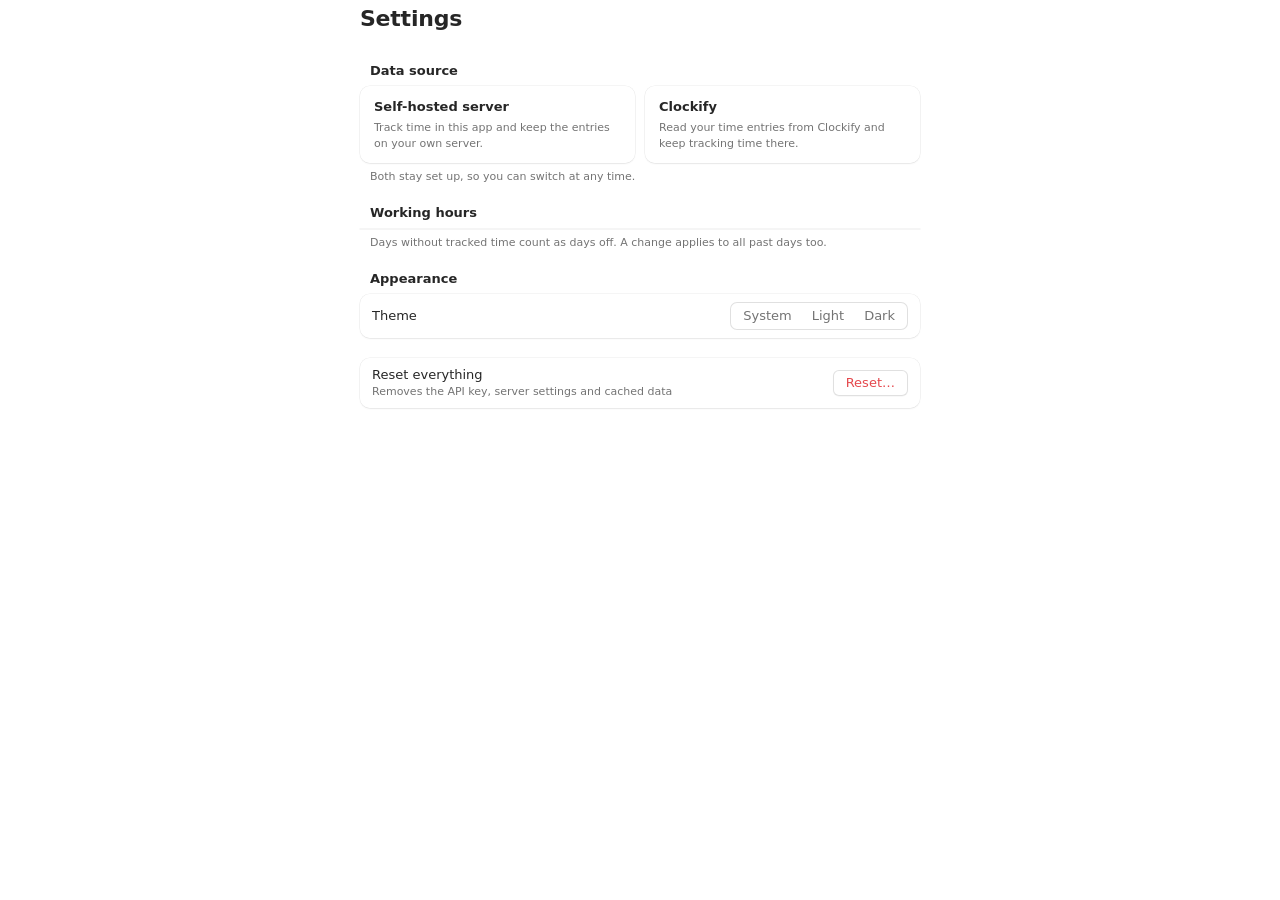
==== src/mainview/index.html @ b14087e4 "Merge pull request #60 from adrianjost/claude/weekly-hours ✨ Set the expected working hours for each" ====
<!doctype html>
<html lang="en">
  <head>
    <meta charset="UTF-8" />
    <meta name="viewport" content="width=device-width, initial-scale=1.0" />
    <meta name="color-scheme" content="light dark" />
    <title>Tickover</title>
    <link rel="stylesheet" href="index.css" />
  </head>
  <body>
    <div class="app">
      <!-- Settings View -->
      <div id="settings-container" class="settings-view">
        <header class="settings-header">
          <div class="settings-header-inner">
            <button
              type="button"
              id="close-settings-btn"
              class="back-button"
              aria-label="Back to overview"
              hidden
            >
              <svg viewBox="0 0 16 16" aria-hidden="true">
                <path d="M10 3 5 8l5 5" />
              </svg>
              Overview
            </button>
            <h1 id="settings-title">Settings</h1>
          </div>
        </header>
        <div class="settings-scroll">
          <section class="group">
            <h2 class="group-title">Data source</h2>
            <div class="source-picker" role="radiogroup" aria-label="Data source">
              <label class="source-option">
                <input type="radio" name="data-source" value="server" />
                <span class="source-option-title">Self-hosted server</span>
                <span class="source-option-hint">
                  Track time in this app and keep the entries on your own server.
                </span>
              </label>
              <label class="source-option">
                <input type="radio" name="data-source" value="clockify" />
                <span class="source-option-title">Clockify</span>
                <span class="source-option-hint">
                  Read your time entries from Clockify and keep tracking time there.
                </span>
              </label>
            </div>
            <p class="group-footer" id="data-source-footer">
              Both stay set up, so you can switch at any time.
            </p>
          </section>

          <div id="clockify-settings" hidden>
            <section class="group">
              <h2 class="group-title">Clockify</h2>
              <div class="group-box">
                <div class="row row--stacked">
                  <label for="api-key">API key</label>
                  <input
                    id="api-key"
                    type="password"
                    placeholder="Paste your personal API key"
                    autocomplete="off"
                    spellcheck="false"
                  />
                </div>
              </div>
              <p class="group-footer">
                Stored in your Mac's Keychain and only sent to Clockify.
                <span id="save-status" class="save-status"></span>
              </p>
            </section>

            <section class="group">
              <h2 class="group-title">Getting started</h2>
              <div class="group-box">
                <details class="row row--disclosure" open>
                  <summary>Where do I find my API key?</summary>
                  <ol>
                    <li>Sign in at <strong>clockify.me</strong>.</li>
                    <li>
                      Click your avatar in the top-right corner and choose
                      <strong>Preferences</strong>.
                    </li>
                    <li>
                      Open the <strong>Advanced</strong> tab and click
                      <strong>Manage API keys</strong>.
                    </li>
                    <li>
                      Click <strong>Generate new</strong> and paste the key above. Clockify shows it
                      only once.
                    </li>
                  </ol>
                </details>
                <details class="row row--disclosure">
                  <summary>What does the app read?</summary>
                  <p>
                    Only your own profile (to find your workspace) and your time entries for the
                    selected range. Nothing is ever written back to Clockify.
                  </p>
                </details>
              </div>
            </section>
          </div>

          <div id="server-settings" hidden>
            <section class="group">
              <h2 class="group-title">Self-hosted server</h2>
              <div class="group-box">
                <div class="row row--stacked">
                  <label for="server-url">Server address</label>
                  <input
                    id="server-url"
                    type="url"
                    placeholder="http://192.168.1.10:8787"
                    autocomplete="off"
                    spellcheck="false"
                  />
                </div>
                <div class="row row--stacked">
                  <label for="server-username">Username</label>
                  <input
                    id="server-username"
                    type="text"
                    autocomplete="username"
                    spellcheck="false"
                  />
                </div>
                <div class="row row--stacked" id="server-password-row">
                  <label for="server-password">Password</label>
                  <input id="server-password" type="password" autocomplete="current-password" />
                </div>
                <div class="row">
                  <span id="server-signed-in" class="row-label"></span>
                  <button type="button" id="server-sign-in" class="btn">Sign in</button>
                </div>
              </div>
              <p class="group-footer">
                Sign in to the time tracking server you run yourself, for example on a NAS. The
                README explains how to set one up.
                <span id="server-status" class="save-status"></span>
              </p>
            </section>
          </div>

          <section class="group">
            <h2 class="group-title">Working hours</h2>
            <div class="group-box" id="work-hours"></div>
            <p class="group-footer">
              Days without tracked time count as days off. A change applies to all past days too.
            </p>
          </section>

          <section class="group">
            <h2 class="group-title">Appearance</h2>
            <div class="group-box">
              <div class="row">
                <span class="row-label">Theme</span>
                <div class="segmented" role="radiogroup" aria-label="Appearance">
                  <label
                    ><input type="radio" name="theme" value="system" /><span>System</span></label
                  >
                  <label><input type="radio" name="theme" value="light" /><span>Light</span></label>
                  <label><input type="radio" name="theme" value="dark" /><span>Dark</span></label>
                </div>
              </div>
            </div>
          </section>

          <section class="group" id="general-group" hidden>
            <h2 class="group-title">General</h2>
            <div class="group-box">
              <div class="row" id="launch-at-login-group" hidden>
                <label for="launch-at-login">Open at login</label>
                <input type="checkbox" switch id="launch-at-login" />
              </div>
              <div class="row" id="tray-enabled-group" hidden>
                <label for="tray-enabled">
                  Show in menu bar
                  <span class="row-hint">Keeps your balance one glance away</span>
                </label>
                <input type="checkbox" switch id="tray-enabled" />
              </div>
              <div class="row" id="tray-seconds-group" hidden>
                <label for="tray-seconds">
                  Show seconds of a running timer
                  <span class="row-hint">Off: the menu bar changes once a minute</span>
                </label>
                <input type="checkbox" switch id="tray-seconds" />
              </div>
            </div>
          </section>

          <section class="group settings-danger-zone">
            <div class="group-box">
              <div class="row">
                <span class="row-label">
                  Reset everything
                  <span class="row-hint">Removes the API key, server settings and cached data</span>
                </span>
                <button id="reset-all-btn" class="btn-danger">Reset…</button>
              </div>
            </div>
          </section>
        </div>
      </div>

      <!-- Dashboard View -->
      <div id="dashboard-container" class="dashboard-view" style="display: none">
        <header class="dashboard-header">
          <div class="range-picker" id="range-picker"></div>
          <div class="toolbar-trailing">
            <div id="last-fetched" class="last-fetched">
              <span id="fetch-spinner" class="fetch-spinner" hidden></span>
            </div>
            <button
              type="button"
              id="timer-start-edit"
              class="btn timer-start-edit"
              hidden
            ></button>
            <button type="button" id="timer-discard" class="btn timer-discard" hidden>
              Discard
            </button>
            <button type="button" id="timer-button" class="timer-button" hidden></button>
            <button
              type="button"
              id="entries-toggle"
              class="icon-button"
              aria-label="Time entries"
              aria-pressed="false"
              title="Show time entries"
              hidden
            >
              <svg viewBox="0 0 24 24" aria-hidden="true">
                <rect x="3" y="4.5" width="18" height="15" rx="2.5" />
                <path d="M14.5 4.5v15" />
              </svg>
            </button>
            <a href="#settings" class="icon-button" aria-label="Settings" title="Settings (⌘,)">
              <svg viewBox="0 0 24 24" aria-hidden="true">
                <path
                  d="M12 15.5a3.5 3.5 0 1 0 0-7 3.5 3.5 0 0 0 0 7Z M19.4 15a1.65 1.65 0 0 0 .33 1.82l.06.06a2 2 0 1 1-2.83 2.83l-.06-.06a1.65 1.65 0 0 0-1.82-.33 1.65 1.65 0 0 0-1 1.51V21a2 2 0 1 1-4 0v-.09A1.65 1.65 0 0 0 9 19.4a1.65 1.65 0 0 0-1.82.33l-.06.06a2 2 0 1 1-2.83-2.83l.06-.06A1.65 1.65 0 0 0 4.68 15a1.65 1.65 0 0 0-1.51-1H3a2 2 0 1 1 0-4h.09A1.65 1.65 0 0 0 4.6 9a1.65 1.65 0 0 0-.33-1.82l-.06-.06a2 2 0 1 1 2.83-2.83l.06.06A1.65 1.65 0 0 0 9 4.68a1.65 1.65 0 0 0 1-1.51V3a2 2 0 1 1 4 0v.09a1.65 1.65 0 0 0 1 1.51 1.65 1.65 0 0 0 1.82-.33l.06-.06a2 2 0 1 1 2.83 2.83l-.06.06A1.65 1.65 0 0 0 19.4 9a1.65 1.65 0 0 0 1.51 1H21a2 2 0 1 1 0 4h-.09a1.65 1.65 0 0 0-1.51 1Z"
                />
              </svg>
            </a>
          </div>
        </header>

        <div class="dashboard-body">
          <div class="dashboard-main">
            <section class="hero" id="content" style="display: none">
              <div class="hero-main">
                <div class="hero-label">Overtime balance</div>
                <div class="hero-value" id="overtime-value">0h 0min</div>
                <div class="hero-mood" id="overtime-mood"></div>
              </div>
              <div class="hero-stat" id="week-stat">
                <div class="hero-label" id="week-stat-label">This week</div>
                <div class="hero-stat-value" id="week-stat-value"></div>
                <div class="hero-stat-detail" id="week-stat-detail"></div>
              </div>
            </section>

            <div class="charts-container">
              <div class="chart-card">
                <div class="chart-header">
                  <h2>Daily Working Hours</h2>
                  <ul class="chart-legend" aria-hidden="true">
                    <li><span class="swatch swatch--bar"></span>Worked</li>
                    <li><span class="swatch swatch--target"></span>Target</li>
                    <li><span class="swatch swatch--balance"></span>Balance</li>
                  </ul>
                </div>
                <div id="daily-chart"></div>
              </div>
            </div>
          </div>

          <aside class="entries-sidebar" id="entries-sidebar" aria-label="Time entries" hidden>
            <div class="entries-sidebar-header">
              <h2>Time entries</h2>
              <button type="button" id="add-entry" class="btn">Add entry</button>
            </div>
            <div class="entries-sidebar-scroll">
              <div id="entries-list"></div>
              <div class="entries-more">
                <button type="button" id="entries-more" class="btn">Show earlier entries</button>
              </div>
            </div>
          </aside>
        </div>
      </div>
    </div>
    <dialog id="entry-dialog" class="entry-dialog">
      <form method="dialog" id="entry-form">
        <h2 id="entry-dialog-title">Time entry</h2>
        <div class="group-box">
          <div class="row">
            <label for="entry-date">Date</label>
            <input id="entry-date" type="date" required />
          </div>
          <div class="row">
            <span class="row-label">Time</span>
            <span class="entry-times">
              <input id="entry-start" type="time" required aria-label="Start" />
              <span>–</span>
              <input id="entry-end" type="time" aria-label="End" />
              <span id="entry-duration" class="entry-duration"></span>
            </span>
          </div>
        </div>
        <p id="entry-error" class="entry-error" role="alert"></p>
        <div class="entry-actions">
          <button type="button" id="entry-delete" class="btn-danger">Delete</button>
          <span class="entry-actions-spacer"></span>
          <button type="button" id="entry-cancel" class="btn">Cancel</button>
          <button type="submit" id="entry-save" class="btn btn--primary">Save</button>
        </div>
      </form>
    </dialog>

    <script src="index.js"></script>
  </body>
</html>
---- src/mainview/index.css ----
/* The native app injects the system accent color as --accent-light / --accent-dark. */
:root {
  color-scheme: light dark;

  --accent: var(--accent-light, #007aff);
  --text: rgb(0 0 0 / 0.85);
  --text-secondary: rgb(0 0 0 / 0.55);
  --text-tertiary: rgb(0 0 0 / 0.3);
  --separator: rgb(0 0 0 / 0.09);
  --control-bg: rgb(255 255 255 / 0.85);
  --control-border: rgb(0 0 0 / 0.12);
  --group-bg: rgb(255 255 255 / 0.55);
  --card-bg: rgb(255 255 255 / 0.6);
  --hover: rgb(0 0 0 / 0.05);
  --positive: #1a9e4b;
  --negative: #e5484d;
  --bar: rgb(60 60 67 / 0.16);
  --bar-hover: color-mix(in srgb, var(--accent) 55%, transparent);
  --target: rgb(0 0 0 / 0.38);
  --tooltip-bg: rgb(255 255 255 / 0.82);
  --shadow: 0 0 0 0.5px rgb(0 0 0 / 0.08), 0 1px 2px rgb(0 0 0 / 0.06);
  --radius: 10px;
  --card-solid: #fff;
}

/* data-theme on <html> forces a theme; without it the system setting decides. */
:root[data-theme="light"] {
  color-scheme: light;
}

@media (prefers-color-scheme: dark) {
  :root:not([data-theme="light"]) {
    --accent: var(--accent-dark, #0a84ff);
    --text: rgb(255 255 255 / 0.88);
    --text-secondary: rgb(255 255 255 / 0.55);
    --text-tertiary: rgb(255 255 255 / 0.28);
    --separator: rgb(255 255 255 / 0.09);
    --control-bg: rgb(255 255 255 / 0.07);
    --control-border: rgb(255 255 255 / 0.12);
    --group-bg: rgb(255 255 255 / 0.05);
    --card-bg: rgb(255 255 255 / 0.04);
    --hover: rgb(255 255 255 / 0.08);
    --positive: #30d158;
    --negative: #ff6961;
    --bar: rgb(235 235 245 / 0.16);
    --target: rgb(255 255 255 / 0.4);
    --tooltip-bg: rgb(40 40 44 / 0.82);
    --shadow: 0 0 0 0.5px rgb(255 255 255 / 0.08), 0 1px 2px rgb(0 0 0 / 0.3);
    --card-solid: #2c2c2e;
  }
}

:root[data-theme="dark"] {
  color-scheme: dark;
  --accent: var(--accent-dark, #0a84ff);
  --text: rgb(255 255 255 / 0.88);
  --text-secondary: rgb(255 255 255 / 0.55);
  --text-tertiary: rgb(255 255 255 / 0.28);
  --separator: rgb(255 255 255 / 0.09);
  --control-bg: rgb(255 255 255 / 0.07);
  --control-border: rgb(255 255 255 / 0.12);
  --group-bg: rgb(255 255 255 / 0.05);
  --card-bg: rgb(255 255 255 / 0.04);
  --hover: rgb(255 255 255 / 0.08);
  --positive: #30d158;
  --negative: #ff6961;
  --bar: rgb(235 235 245 / 0.16);
  --target: rgb(255 255 255 / 0.4);
  --tooltip-bg: rgb(40 40 44 / 0.82);
  --shadow: 0 0 0 0.5px rgb(255 255 255 / 0.08), 0 1px 2px rgb(0 0 0 / 0.3);
  --card-solid: #2c2c2e;
}

* {
  box-sizing: border-box;
}

/* A row of mutually exclusive options, like the macOS segmented control. */
.segmented {
  display: inline-flex;
  padding: 2px;
  border: 0.5px solid var(--control-border);
  border-radius: 7px;
  background: var(--control-bg);
}

.segmented label {
  position: relative;
}

.segmented input {
  position: absolute;
  opacity: 0;
  pointer-events: none;
}

.segmented span {
  display: block;
  padding: 2px 10px;
  border-radius: 5px;
  color: var(--text-secondary);
}

.segmented input:checked + span {
  background: var(--card-solid);
  box-shadow: var(--shadow);
  color: var(--text);
}

.segmented input:focus-visible + span {
  outline: 2px solid var(--accent);
}

html,
body {
  height: 100%;
}

body {
  margin: 0;
  font:
    13px/1.4 -apple-system,
    BlinkMacSystemFont,
    system-ui,
    sans-serif;
  color: var(--text);
  background: transparent;
  overflow: hidden;
  -webkit-font-smoothing: antialiased;
  -webkit-user-select: none;
  user-select: none;
  cursor: default;
  accent-color: var(--accent);
}

input,
button {
  font: inherit;
  color: inherit;
}

:focus-visible {
  outline: 3px solid color-mix(in srgb, var(--accent) 45%, transparent);
  outline-offset: 0;
}

.app {
  height: 100%;
  display: flex;
  flex-direction: column;
  padding: 4px 20px 16px;
}

/* ─── Dashboard ──────────────────────────────────────────────────────────── */

.dashboard-view {
  display: flex;
  flex-direction: column;
  flex: 1;
  min-height: 0;
  gap: 14px;
}

.dashboard-header {
  display: flex;
  align-items: center;
  justify-content: space-between;
  gap: 12px;
  flex-wrap: wrap;
}

/* Range picker */
.range-picker {
  position: relative;
  display: inline-flex;
  align-items: center;
  gap: 6px;
}

.range-button,
.range-today {
  display: inline-flex;
  align-items: center;
  gap: 6px;
  height: 26px;
  padding: 0 8px;
  border: 0.5px solid var(--control-border);
  border-radius: 7px;
  background: var(--control-bg);
  box-shadow: 0 0.5px 1px rgb(0 0 0 / 0.06);
  font-variant-numeric: tabular-nums;
  white-space: nowrap;
}

.range-button:hover,
.range-today:hover {
  background: color-mix(in srgb, var(--control-bg) 85%, var(--text) 6%);
}

.range-button[aria-expanded="true"] {
  border-color: color-mix(in srgb, var(--accent) 60%, transparent);
}

.range-button svg {
  width: 14px;
  height: 14px;
  fill: none;
  stroke: var(--text-secondary);
  stroke-width: 1.4;
  stroke-linecap: round;
  stroke-linejoin: round;
}

.range-button svg:last-child {
  width: 12px;
  height: 12px;
}

.range-live {
  display: inline-flex;
  align-items: center;
  gap: 5px;
  color: var(--accent);
  font-weight: 600;
}

.range-live::after {
  content: "";
  width: 6px;
  height: 6px;
  border-radius: 50%;
  background: currentColor;
  animation: live-pulse 2.4s ease-in-out infinite;
}

@keyframes live-pulse {
  0%,
  100% {
    box-shadow: 0 0 0 0 color-mix(in srgb, var(--accent) 45%, transparent);
  }
  50% {
    box-shadow: 0 0 0 4px transparent;
  }
}

.range-today[hidden] {
  display: none;
}

.range-today {
  color: var(--accent);
  font-weight: 500;
}

.range-today::before {
  content: "↺";
  font-size: 13px;
}

.range-popover {
  position: absolute;
  top: calc(100% + 6px);
  left: 0;
  z-index: 20;
  width: 272px;
  padding: 10px;
  border-radius: 12px;
  background: var(--tooltip-bg);
  -webkit-backdrop-filter: blur(24px) saturate(1.8);
  backdrop-filter: blur(24px) saturate(1.8);
  box-shadow:
    0 0 0 0.5px var(--control-border),
    0 10px 30px rgb(0 0 0 / 0.18);
  transform-origin: top left;
  animation: popover-in 140ms ease-out;
}

.range-popover[hidden] {
  display: none;
}

@keyframes popover-in {
  from {
    opacity: 0;
    transform: scale(0.96) translateY(-4px);
  }
}

.range-presets {
  display: flex;
  flex-wrap: wrap;
  gap: 4px;
  padding-bottom: 8px;
  border-bottom: 0.5px solid var(--separator);
}

.range-preset {
  padding: 2px 8px;
  border: none;
  border-radius: 999px;
  background: var(--hover);
  font-size: 11px;
}

.range-preset:hover {
  background: color-mix(in srgb, var(--accent) 15%, transparent);
}

.range-preset.is-active {
  background: var(--accent);
  color: #fff;
}

.calendar-header {
  display: flex;
  align-items: center;
  justify-content: space-between;
  margin: 8px 0 4px;
}

.calendar-title {
  font-weight: 600;
}

.calendar-nav {
  width: 24px;
  height: 24px;
  border: none;
  border-radius: 6px;
  background: none;
  color: var(--text-secondary);
  font-size: 16px;
  line-height: 1;
}

.calendar-nav:hover {
  background: var(--hover);
  color: var(--text);
}

.calendar-grid {
  display: grid;
  grid-template-columns: repeat(7, 1fr);
  row-gap: 2px;
}

.calendar-weekday {
  padding: 2px 0 4px;
  font-size: 10px;
  font-weight: 600;
  text-align: center;
  color: var(--text-tertiary);
}

.calendar-day {
  position: relative;
  height: 30px;
  border: none;
  background: none;
  font-size: 12px;
  font-variant-numeric: tabular-nums;
  z-index: 0;
}

.calendar-day::before {
  content: "";
  position: absolute;
  inset: 2px 4px;
  border-radius: 999px;
  z-index: -1;
}

.calendar-day:not(:disabled):hover::before {
  background: var(--hover);
}

.calendar-day.is-outside {
  color: var(--text-tertiary);
}

.calendar-day:disabled {
  color: var(--text-tertiary);
  opacity: 0.5;
}

.calendar-day.is-today {
  color: var(--accent);
  font-weight: 700;
}

.calendar-day.is-in-range {
  background: color-mix(in srgb, var(--accent) 14%, transparent);
}

.calendar-day.is-range-start {
  background: linear-gradient(
    to right,
    transparent 50%,
    color-mix(in srgb, var(--accent) 14%, transparent) 50%
  );
}

.calendar-day.is-range-end {
  background: linear-gradient(
    to left,
    transparent 50%,
    color-mix(in srgb, var(--accent) 14%, transparent) 50%
  );
}

.calendar-day.is-range-start.is-range-end {
  background: none;
}

.calendar-day.is-range-start,
.calendar-day.is-range-end {
  color: #fff;
  font-weight: 600;
}

.calendar-day.is-range-start::before,
.calendar-day.is-range-end::before,
.calendar-day.is-range-start:hover::before,
.calendar-day.is-range-end:hover::before {
  inset: 2px 3px;
  background: var(--accent);
}

.range-hint {
  margin: 6px 2px 8px;
  font-size: 11px;
  color: var(--text-secondary);
}

.range-follow {
  display: flex;
  align-items: center;
  justify-content: space-between;
  padding-top: 8px;
  border-top: 0.5px solid var(--separator);
}

.toolbar-trailing {
  display: flex;
  align-items: center;
  gap: 8px;
}

.last-fetched {
  display: flex;
  align-items: center;
  gap: 6px;
  font-size: 11px;
  color: var(--text-secondary);
  font-variant-numeric: tabular-nums;
}

.fetch-spinner {
  width: 10px;
  height: 10px;
  border: 1.5px solid var(--separator);
  border-top-color: var(--accent);
  border-radius: 50%;
  animation: spin 0.7s linear infinite;
}

@keyframes spin {
  to {
    transform: rotate(360deg);
  }
}

.icon-button {
  display: inline-flex;
  align-items: center;
  justify-content: center;
  width: 28px;
  height: 28px;
  border-radius: 6px;
  color: var(--text-secondary);
  transition:
    background 120ms,
    color 120ms;
}

.icon-button:hover {
  background: var(--hover);
  color: var(--text);
}

.icon-button svg {
  width: 17px;
  height: 17px;
  fill: none;
  stroke: currentColor;
  stroke-width: 1.6;
  stroke-linecap: round;
  stroke-linejoin: round;
}

.icon-button:hover svg {
  animation: gear-turn 600ms ease;
}

@keyframes gear-turn {
  to {
    transform: rotate(60deg);
  }
}

/* Hero */
.hero {
  display: flex;
  align-items: flex-end;
  justify-content: space-between;
  gap: 16px;
  flex-shrink: 0;
}

/* The balance never wraps; the week card gives way and wraps its detail instead. */
.hero-main {
  min-width: min-content;
}

.hero-stat {
  min-width: 0;
  margin-bottom: 2px;
  padding: 8px 12px;
  border-radius: var(--radius);
  background: var(--card-bg);
  box-shadow: var(--shadow);
  text-align: right;
}

.hero-stat-value {
  font-family:
    ui-rounded,
    -apple-system,
    system-ui,
    sans-serif;
  font-size: 22px;
  font-weight: 700;
  line-height: 1.2;
  font-variant-numeric: tabular-nums;
}

.hero-stat-value.is-positive {
  color: var(--positive);
}

.hero-stat-value.is-negative {
  color: var(--negative);
}

.hero-stat-detail {
  font-size: 11px;
  color: var(--text-secondary);
  font-variant-numeric: tabular-nums;
}

.hero-label {
  font-size: 11px;
  font-weight: 600;
  letter-spacing: 0.04em;
  text-transform: uppercase;
  color: var(--text-secondary);
}

.hero-value {
  font-family:
    ui-rounded,
    -apple-system,
    system-ui,
    sans-serif;
  font-size: 46px;
  font-weight: 700;
  line-height: 1.1;
  letter-spacing: -0.02em;
  font-variant-numeric: tabular-nums;
  white-space: nowrap;
  color: var(--text);
  transition: color 300ms;
}

.hero-value.is-positive {
  color: var(--positive);
}

.hero-value.is-negative {
  color: var(--negative);
}

.hero-mood {
  margin-top: 4px;
  color: var(--text-secondary);
  min-height: 1.4em;
}

.hero-mood .emoji {
  display: inline-block;
  margin-right: 4px;
  animation: wiggle 2.4s ease-in-out 400ms 1;
}

@keyframes wiggle {
  0%,
  100% {
    transform: rotate(0);
  }
  15% {
    transform: rotate(-14deg) scale(1.15);
  }
  30% {
    transform: rotate(12deg) scale(1.15);
  }
  45% {
    transform: rotate(-6deg);
  }
  60% {
    transform: rotate(0);
  }
}

/* Chart */
.charts-container {
  display: flex;
  flex: 1;
  min-height: 0;
}

.chart-card {
  flex: 1;
  min-width: 0;
  display: flex;
  flex-direction: column;
  padding: 12px 14px 14px;
  border-radius: var(--radius);
  background: var(--card-bg);
  box-shadow: var(--shadow);
}

.chart-header {
  display: flex;
  align-items: center;
  gap: 4px 12px;
  flex-wrap: wrap;
  margin-bottom: 6px;
}

.chart-card h2 {
  margin: 0;
  font-size: 13px;
  font-weight: 600;
  line-height: 18px;
  white-space: nowrap;
}

.chart-zoom {
  display: flex;
  align-items: center;
  gap: 8px;
  /* Reads as part of the title: "Weekly Working Hours · Sep 7 – Nov 15". */
  margin-left: -8px;
  font-size: 13px;
  line-height: 18px;
  white-space: nowrap;
}

.chart-zoom[hidden] {
  display: none;
}

.chart-range-label {
  color: var(--text-secondary);
}

.chart-range-label::before {
  content: "· ";
}

.zoom-reset-btn {
  padding: 0 8px;
  border: none;
  border-radius: 999px;
  background: var(--hover);
  color: var(--text-secondary);
  font-size: 11px;
  line-height: 18px;
  cursor: default;
}

.zoom-reset-btn:hover {
  color: var(--text);
}

.chart-legend {
  display: flex;
  gap: 12px;
  margin: 0 0 0 auto;
  padding: 0;
  list-style: none;
  font-size: 11px;
  line-height: 14px;
  white-space: nowrap;
  color: var(--text-secondary);
}

.chart-legend li {
  display: flex;
  align-items: center;
  gap: 5px;
}

.swatch {
  display: inline-block;
  width: 10px;
  height: 10px;
  border-radius: 3px;
}

.swatch--bar {
  background: var(--bar);
}

.swatch--target {
  height: 0;
  border-top: 1.5px dashed var(--target);
  border-radius: 0;
}

.swatch--balance {
  height: 3px;
  border-radius: 2px;
  background: var(--accent);
}

#daily-chart {
  position: relative;
  flex: 1;
  min-height: 0;
  /* Vertical swipes scroll the page; pinches and horizontal swipes go to the chart. */
  touch-action: pan-y;
}

.chart-plot {
  will-change: transform;
}

.chart-balance,
.chart-target,
.chart-zero {
  vector-effect: non-scaling-stroke;
}

.chart-scrollbar-track {
  fill: var(--hover);
}

.chart-scrollbar-thumb {
  fill: color-mix(in srgb, var(--accent) 70%, transparent);
}

.chart-scroll-button {
  position: absolute;
  top: 50%;
  display: flex;
  align-items: center;
  justify-content: center;
  width: 28px;
  height: 28px;
  margin-top: -14px;
  padding: 0;
  border: none;
  border-radius: 50%;
  background: var(--tooltip-bg);
  -webkit-backdrop-filter: blur(12px) saturate(1.6);
  backdrop-filter: blur(12px) saturate(1.6);
  box-shadow:
    0 0 0 0.5px var(--control-border),
    0 2px 8px rgb(0 0 0 / 0.12);
  color: var(--text);
  opacity: 0.9;
  transition:
    opacity 150ms,
    transform 150ms,
    color 150ms;
}

.chart-scroll-button:hover {
  opacity: 1;
  color: var(--accent);
  transform: scale(1.08);
}

.chart-scroll-button svg {
  width: 14px;
  height: 14px;
  fill: none;
  stroke: currentColor;
  stroke-width: 2;
  stroke-linecap: round;
  stroke-linejoin: round;
}

svg {
  display: block;
  overflow: visible;
}

.chart-axis-label,
.chart-target,
.chart-zero,
.chart-balance,
.chart-area--positive,
.chart-area--negative {
  pointer-events: none;
}

.chart-axis-label {
  font-size: 11px;
  fill: var(--text-secondary);
  font-variant-numeric: tabular-nums;
}

.chart-axis-label--balance {
  fill: color-mix(in srgb, var(--accent) 80%, var(--text-secondary));
}

.chart-axis {
  stroke: var(--separator);
  stroke-width: 1;
}

.chart-bar {
  fill: var(--bar);
  transition: fill 120ms;
}

.chart-bar.is-hovered {
  fill: var(--bar-hover);
}

.chart-target {
  stroke: var(--target);
  stroke-width: 1.5;
  stroke-dasharray: 3 3;
}

.chart-zero {
  stroke: var(--text-tertiary);
  stroke-width: 1;
  stroke-dasharray: 2 3;
}

.chart-balance {
  fill: none;
  stroke: var(--accent);
  stroke-width: 2.5;
  stroke-linecap: round;
  stroke-linejoin: round;
}

.chart-area--positive {
  fill: var(--positive);
  opacity: 0.14;
}

.chart-area--negative {
  fill: var(--negative);
  opacity: 0.16;
}

#daily-chart > svg {
  position: relative;
}

.is-bar-intro .chart-bars {
  visibility: hidden;
}

.chart-bar-intro {
  position: absolute;
  top: 0;
  overflow: hidden;
  pointer-events: none;
}

.chart-bar-intro__bar {
  position: absolute;
  background: var(--bar);
  transform-origin: bottom;
  will-change: transform;
  animation: grow 800ms cubic-bezier(0.22, 1, 0.36, 1) backwards;
}

/* Targets fade in while the bars grow in; week targets follow their bar's stagger. */
.is-entering .chart-targets .chart-target {
  animation: fade-in 500ms ease-out backwards;
}

.is-entering .chart-plot > .chart-target {
  animation: fade-in 600ms ease-out 500ms backwards;
}

.is-paused,
.is-paused * {
  animation-play-state: paused !important;
}

.is-entering .chart-balance {
  stroke-dasharray: var(--length);
  stroke-dashoffset: var(--length);
  animation: draw 1300ms cubic-bezier(0.4, 0, 0.2, 1) 350ms forwards;
}

.is-entering .chart-area--positive,
.is-entering .chart-area--negative {
  animation: fade-in 800ms ease-out 900ms backwards;
}

@keyframes grow {
  from {
    transform: scaleY(0);
  }
}

@keyframes draw {
  to {
    stroke-dashoffset: 0;
  }
}

@keyframes fade-in {
  from {
    opacity: 0;
  }
}

.chart-tooltip {
  position: fixed;
  z-index: 10;
  padding: 6px 10px;
  border-radius: 8px;
  background: var(--tooltip-bg);
  -webkit-backdrop-filter: blur(20px) saturate(1.8);
  backdrop-filter: blur(20px) saturate(1.8);
  box-shadow:
    0 0 0 0.5px var(--control-border),
    0 6px 20px rgb(0 0 0 / 0.15);
  font-size: 12px;
  white-space: nowrap;
  pointer-events: none;
  opacity: 0;
  transition: opacity 120ms;
}

.chart-tooltip.is-visible {
  opacity: 1;
}

.chart-tooltip-balance {
  display: flex;
  justify-content: space-between;
  gap: 12px;
  margin-top: 5px;
  padding-top: 5px;
  border-top: 0.5px solid var(--separator);
  font-size: 11px;
  color: var(--text-secondary);
  font-variant-numeric: tabular-nums;
}

.chart-tooltip-balance .is-positive {
  color: var(--positive);
  font-weight: 600;
}

.chart-tooltip-balance .is-negative {
  color: var(--negative);
  font-weight: 600;
}

.chart-tooltip-date {
  color: var(--text-secondary);
  font-size: 11px;
}

.chart-tooltip-value {
  display: flex;
  align-items: center;
  gap: 8px;
  font-weight: 600;
  font-variant-numeric: tabular-nums;
}

.chart-tooltip-diff {
  margin-left: auto;
  padding: 0 6px;
  border-radius: 999px;
  background: var(--hover);
  color: var(--text-secondary);
  font-size: 11px;
  line-height: 17px;
}

.chart-tooltip-diff.is-positive {
  background: color-mix(in srgb, var(--positive) 16%, transparent);
  color: var(--positive);
}

.chart-tooltip-diff.is-negative {
  background: color-mix(in srgb, var(--negative) 16%, transparent);
  color: var(--negative);
}

.chart-tooltip-meta {
  margin-top: 1px;
  color: var(--text-secondary);
  font-size: 11px;
  font-variant-numeric: tabular-nums;
}

/* ─── Settings ───────────────────────────────────────────────────────────── */

.settings-view {
  flex: 1;
  min-height: 0;
  display: flex;
  flex-direction: column;
  margin: 0 -20px -16px;
}

.settings-header {
  flex-shrink: 0;
  padding: 0 20px 12px;
  border-bottom: 0.5px solid transparent;
  transition: border-color 150ms;
}

.settings-view.is-scrolled .settings-header {
  border-bottom-color: var(--separator);
}

.settings-header-inner,
.settings-scroll > * {
  max-width: 560px;
  margin-left: auto;
  margin-right: auto;
}

.settings-header-inner {
  display: flex;
  flex-direction: column;
  align-items: flex-start;
  gap: 2px;
}

.settings-scroll {
  flex: 1;
  min-height: 0;
  overflow-y: auto;
  padding: 14px 20px 16px;
}

.settings-header h1 {
  margin: 0;
  font-size: 22px;
  font-weight: 700;
  letter-spacing: -0.01em;
}

.back-button {
  display: inline-flex;
  align-items: center;
  gap: 2px;
  margin-left: -4px;
  padding: 2px 6px 2px 2px;
  border: none;
  border-radius: 6px;
  background: none;
  color: var(--accent);
}

.back-button[hidden] {
  display: none;
}

.back-button:hover {
  background: var(--hover);
}

.back-button svg {
  width: 14px;
  height: 14px;
  fill: none;
  stroke: currentColor;
  stroke-width: 1.8;
  stroke-linecap: round;
  stroke-linejoin: round;
}

.group {
  margin-bottom: 20px;
}

.group-title {
  margin: 0 0 6px 10px;
  font-size: 13px;
  font-weight: 600;
}

.group-box {
  border-radius: var(--radius);
  background: var(--group-bg);
  box-shadow: var(--shadow);
  overflow: hidden;
}

.group-footer {
  margin: 6px 10px 0;
  font-size: 11px;
  color: var(--text-secondary);
}

.source-picker {
  display: grid;
  grid-template-columns: 1fr 1fr;
  gap: 10px;
}

.source-option {
  position: relative;
  display: flex;
  flex-direction: column;
  gap: 4px;
  padding: 12px 14px;
  border-radius: var(--radius);
  background: var(--group-bg);
  box-shadow: var(--shadow);
  cursor: pointer;
}

.source-option:has(input:checked) {
  box-shadow:
    0 0 0 2px var(--accent),
    var(--shadow);
}

.source-option:has(input:focus-visible) {
  outline: 2px solid color-mix(in srgb, var(--accent) 50%, transparent);
  outline-offset: 2px;
}

.source-option input {
  position: absolute;
  opacity: 0;
  pointer-events: none;
}

.source-option-title {
  font-weight: 600;
}

.source-option-hint {
  font-size: 11px;
  color: var(--text-secondary);
}

.row {
  display: flex;
  align-items: center;
  justify-content: space-between;
  gap: 16px;
  min-height: 40px;
  padding: 8px 12px;
}

.row[hidden] {
  display: none;
}

.row + .row {
  border-top: 0.5px solid var(--separator);
}

.row label,
.row-label {
  display: flex;
  flex-direction: column;
}

.row-hint {
  font-size: 11px;
  color: var(--text-secondary);
}

.row--stacked {
  flex-direction: column;
  align-items: stretch;
  gap: 6px;
  padding: 10px 12px 12px;
}

.row--stacked input:disabled {
  color: var(--text-secondary);
}

.row--stacked input {
  width: 100%;
  padding: 5px 8px;
  border: 0.5px solid var(--control-border);
  border-radius: 6px;
  background: var(--control-bg);
  font-family: ui-monospace, SFMono-Regular, Menlo, monospace;
  font-size: 12px;
  user-select: text;
}

input[type="checkbox"] {
  margin: 0;
}

.save-status {
  margin-left: 4px;
  font-weight: 600;
  transition: opacity 200ms;
}

.save-status.is-success {
  color: var(--positive);
}

.save-status.is-error {
  color: var(--negative);
}

.row--disclosure {
  display: block;
  padding: 0;
}

.row--disclosure summary {
  display: flex;
  align-items: center;
  gap: 6px;
  padding: 10px 12px;
  list-style: none;
}

.row--disclosure summary::-webkit-details-marker {
  display: none;
}

.row--disclosure summary::before {
  content: "";
  width: 6px;
  height: 6px;
  margin: 0 3px 0 1px;
  border-right: 1.5px solid var(--text-secondary);
  border-bottom: 1.5px solid var(--text-secondary);
  transform: rotate(-45deg);
  transition: transform 150ms;
}

.row--disclosure[open] summary::before {
  transform: rotate(45deg) translate(-1px, -1px);
}

.row--disclosure ol,
.row--disclosure p {
  margin: 0;
  padding: 0 14px 12px 38px;
  color: var(--text-secondary);
  user-select: text;
}

.row--disclosure p {
  padding-left: 30px;
}

.row--disclosure li + li {
  margin-top: 4px;
}

.row--disclosure strong {
  color: var(--text);
  font-weight: 600;
}

.btn-danger {
  padding: 3px 12px;
  border: 0.5px solid var(--control-border);
  border-radius: 6px;
  background: var(--control-bg);
  box-shadow: 0 0.5px 1px rgb(0 0 0 / 0.06);
  color: var(--negative);
  white-space: nowrap;
  transition:
    background 150ms,
    color 150ms;
}

.btn-danger:active,
.btn-danger.btn-danger-confirm {
  border-color: transparent;
  background: var(--negative);
  color: #fff;
}

@media (max-width: 480px) {
  .app {
    padding-left: 14px;
    padding-right: 14px;
  }

  .hero-value {
    font-size: 38px;
  }

  .hero-stat {
    display: none;
  }

  /* Two fixed rows: title with the zoomed dates on the right, then the legend. */
  .chart-legend {
    flex-basis: 100%;
    margin-left: 0;
  }

  .chart-zoom {
    margin-left: auto;
  }

  .chart-range-label::before {
    content: none;
  }

  .zoom-reset-word {
    display: none;
  }
}

@media (prefers-reduced-motion: reduce) {
  *,
  *::before,
  *::after {
    animation: none !important;
    transition: none !important;
  }
}

/* ─── Time tracking ──────────────────────────────────────────────────────── */

.btn,
.timer-button {
  display: inline-flex;
  align-items: center;
  gap: 6px;
  height: 24px;
  padding: 0 10px;
  border: 0.5px solid var(--control-border);
  border-radius: 6px;
  background: var(--control-bg);
  box-shadow: 0 0.5px 1px rgb(0 0 0 / 0.06);
  white-space: nowrap;
}

.btn:hover,
.timer-button:hover {
  background: color-mix(in srgb, var(--control-bg) 85%, var(--text) 6%);
}

.btn:disabled,
.timer-button:disabled {
  opacity: 0.5;
}

.btn--primary {
  border-color: transparent;
  background: var(--accent);
  color: #fff;
}

.btn--primary:hover {
  background: color-mix(in srgb, var(--accent) 88%, #000);
}

.timer-button {
  height: 26px;
  border-radius: 7px;
  font-variant-numeric: tabular-nums;
}

.timer-button[hidden],
.timer-start-edit[hidden],
.timer-discard[hidden],
.icon-button[hidden] {
  display: none;
}

.timer-button.is-running {
  border-color: color-mix(in srgb, var(--negative) 45%, transparent);
  color: var(--negative);
}

/* In the app's toolbar, the timer is the main action: a filled pill like a primary button. */
.toolbar-trailing .timer-button {
  height: 30px;
  padding: 0 14px 0 5px;
  gap: 8px;
  border: none;
  border-radius: 15px;
  background: var(--accent);
  box-shadow: 0 1px 2px rgb(0 0 0 / 0.15);
  color: #fff;
  font-size: 13px;
  font-weight: 600;
}

.toolbar-trailing .timer-button:hover {
  background: color-mix(in srgb, var(--accent) 88%, #000);
}

.toolbar-trailing .timer-button.is-running {
  background: var(--negative);
  color: #fff;
}

.toolbar-trailing .timer-button.is-running:hover {
  background: color-mix(in srgb, var(--negative) 88%, #000);
}

.toolbar-trailing .timer-button .timer-icon {
  display: grid;
  place-items: center;
  width: 20px;
  height: 20px;
  border-radius: 50%;
  background: rgb(255 255 255 / 0.25);
  clip-path: none;
}

.toolbar-trailing .timer-button .timer-icon::after {
  content: "";
  width: 7px;
  height: 7px;
  border-radius: 1.5px;
  background: #fff;
}

.toolbar-trailing .timer-button .timer-icon--start::after {
  width: 7px;
  height: 9px;
  margin-left: 2px;
  border-radius: 0;
  clip-path: polygon(0 0, 100% 50%, 0 100%);
}

.toolbar-trailing .timer-start-edit,
.toolbar-trailing .timer-discard {
  height: 30px;
  border-radius: 15px;
}

.timer-start-edit {
  font-variant-numeric: tabular-nums;
}

.timer-discard.is-confirming {
  border-color: color-mix(in srgb, var(--negative) 45%, transparent);
  color: var(--negative);
}

.timer-icon {
  width: 9px;
  height: 9px;
  background: currentColor;
}

.timer-icon--start {
  width: 8px;
  height: 10px;
  color: var(--positive);
  clip-path: polygon(0 0, 100% 50%, 0 100%);
}

.timer-icon--stop {
  border-radius: 2px;
}

button.icon-button {
  padding: 0;
  border: none;
  background: none;
}

#entries-toggle:hover svg {
  animation: none;
}

#entries-toggle[aria-pressed="true"] {
  background: var(--hover);
  color: var(--text);
}

.dashboard-body {
  position: relative;
  display: flex;
  flex: 1;
  min-height: 0;
  gap: 16px;
}

.dashboard-main {
  display: flex;
  flex-direction: column;
  flex: 1;
  min-width: 0;
  gap: 14px;
}

.entries-sidebar {
  display: flex;
  flex-direction: column;
  width: 280px;
  flex-shrink: 0;
  min-height: 0;
  border-radius: var(--radius);
  background: var(--card-bg);
  box-shadow: var(--shadow);
}

.entries-sidebar[hidden] {
  display: none;
}

.entries-sidebar-header {
  display: flex;
  align-items: center;
  justify-content: space-between;
  gap: 8px;
  padding: 10px 12px 8px 14px;
}

.entries-sidebar-header h2 {
  margin: 0;
  font-size: 13px;
  font-weight: 600;
}

.entries-sidebar-scroll {
  flex: 1;
  min-height: 0;
  overflow-y: auto;
  padding: 2px 12px 12px;
}

.entries-sidebar .group {
  margin-bottom: 14px;
}

.entries-sidebar .group-title {
  margin: 0 4px 6px;
}

.entries-day {
  display: flex;
  justify-content: space-between;
  margin-right: 12px;
}

.entries-day-total,
.entry-total {
  font-variant-numeric: tabular-nums;
}

.entries-day-total {
  color: var(--text-secondary);
}

.entry-row {
  width: 100%;
  border: none;
  background: none;
  text-align: left;
  font-variant-numeric: tabular-nums;
}

.entry-row:hover {
  background: var(--hover);
}

/* Two narrower cards peek out below a collapsed day. */
.entry-stack {
  position: relative;
}

.entry-stack {
  transition: padding-bottom 150ms;
}

/* Padding, not a margin on the card: a margin would collapse into the section's own margin. */
.entry-stack.is-collapsed {
  padding-bottom: 10px;
}

.entry-stack .group-box {
  position: relative;
  z-index: 1;
}

.entry-stack::before,
.entry-stack::after {
  content: "";
  position: absolute;
  height: 5px;
  border-radius: 0 0 8px 8px;
  background: var(--group-bg);
  box-shadow: var(--shadow);
  opacity: 0;
  transition: opacity 150ms;
}

.entry-stack::before {
  left: 6px;
  right: 6px;
  bottom: 5px;
}

.entry-stack::after {
  left: 12px;
  right: 12px;
  bottom: 0;
}

.entry-stack.is-collapsed::before,
.entry-stack.is-collapsed::after {
  opacity: 1;
}

.entry-stack:not(.is-collapsed) .entry-stack-summary {
  font-weight: 600;
}

.entry-stack-summary .entry-span {
  display: flex;
  align-items: center;
  gap: 8px;
}

.entry-count {
  min-width: 20px;
  padding: 1px 5px;
  border-radius: 5px;
  background: var(--hover);
  color: var(--text-secondary);
  font-size: 11px;
  font-weight: 600;
  text-align: center;
}

.entries-empty {
  margin: 24px 0;
  text-align: center;
  color: var(--text-secondary);
}

.entries-more {
  display: flex;
  justify-content: center;
}

.entry-dialog {
  width: min(380px, calc(100vw - 32px));
  padding: 16px;
  border: none;
  border-radius: 12px;
  background: var(--card-solid);
  box-shadow:
    0 0 0 0.5px var(--control-border),
    0 12px 40px rgb(0 0 0 / 0.3);
  color: var(--text);
}

.entry-dialog::backdrop {
  background: rgb(0 0 0 / 0.2);
}

.entry-dialog h2 {
  margin: 0 0 12px;
  font-size: 15px;
  font-weight: 600;
}

.entry-dialog input {
  padding: 3px 6px;
  border: 0.5px solid var(--control-border);
  border-radius: 6px;
  background: var(--control-bg);
  font-variant-numeric: tabular-nums;
}

.entry-times {
  display: flex;
  align-items: center;
  gap: 6px;
}

.entry-duration {
  min-width: 4.5em;
  color: var(--text-secondary);
  font-variant-numeric: tabular-nums;
  text-align: right;
}

.entry-error {
  min-height: 1.4em;
  margin: 8px 2px;
  color: var(--negative);
}

.entry-actions {
  display: flex;
  align-items: center;
  gap: 8px;
}

.entry-actions-spacer {
  flex: 1;
}

.entry-actions [hidden] {
  display: none;
}

.work-hours-days {
  gap: 6px;
}

.work-hours-day {
  flex: 1;
  min-width: 0;
  align-items: center;
  gap: 4px;
  font-size: 11px;
  color: var(--text-secondary);
}

.work-hours-day input {
  width: 100%;
  min-width: 0;
  padding: 4px 2px;
  border: 0.5px solid var(--control-border);
  border-radius: 6px;
  background: var(--control-bg);
  color: var(--text);
  font: inherit;
  font-size: 13px;
  font-variant-numeric: tabular-nums;
  text-align: center;
}

.work-hours-total {
  font-variant-numeric: tabular-nums;
}

.work-hours-total.is-error {
  color: var(--negative);
}

/* Seven inputs in a row are too narrow for values like 7.5 in a narrow window, so each day gets its own row. */
@media (max-width: 480px) {
  .work-hours-days {
    flex-direction: column;
    align-items: stretch;
    gap: 0;
    padding: 0;
  }

  .work-hours-days .work-hours-day {
    flex-direction: row;
    justify-content: space-between;
    min-height: 40px;
    padding: 4px 12px;
    font-size: inherit;
    color: inherit;
  }

  .work-hours-day + .work-hours-day {
    border-top: 0.5px solid var(--separator);
  }

  .work-hours-days .work-hours-day input {
    width: 72px;
    padding: 6px 8px;
    text-align: right;
  }
}
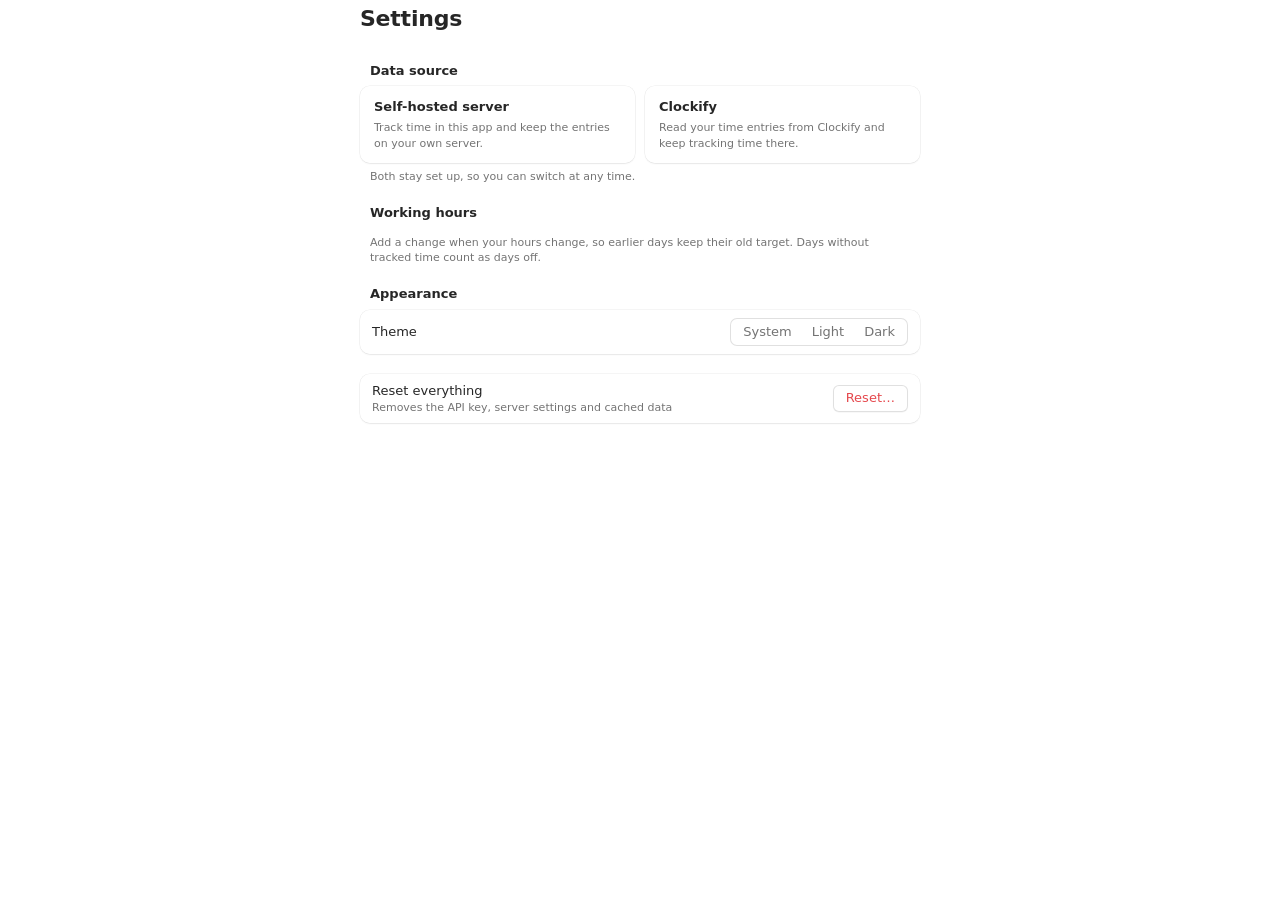
==== commit f68b6ef0: "Merge pull request #61 from adrianjost/claude/work-hours-changes ✨ Let working hours change from a d" ====
--- a/src/mainview/index.html
+++ b/src/mainview/index.html
@@ -147,9 +147,10 @@
 
           <section class="group">
             <h2 class="group-title">Working hours</h2>
-            <div class="group-box" id="work-hours"></div>
+            <div class="work-hours" id="work-hours"></div>
             <p class="group-footer">
-              Days without tracked time count as days off. A change applies to all past days too.
+              Add a change when your hours change, so earlier days keep their old target. Days
+              without tracked time count as days off.
             </p>
           </section>
 
--- a/src/mainview/index.css
+++ b/src/mainview/index.css
@@ -1733,6 +1733,30 @@
   display: none;
 }
 
+.work-hours {
+  display: flex;
+  flex-direction: column;
+  gap: 10px;
+}
+
+.work-hours-period input[type="date"] {
+  margin-left: auto;
+  padding: 3px 6px;
+  border: 0.5px solid var(--control-border);
+  border-radius: 6px;
+  background: var(--control-bg);
+  color: var(--text);
+  font: inherit;
+}
+
+.work-hours-period {
+  gap: 8px;
+}
+
+.work-hours-add {
+  align-self: flex-start;
+}
+
 .work-hours-days {
   gap: 6px;
 }
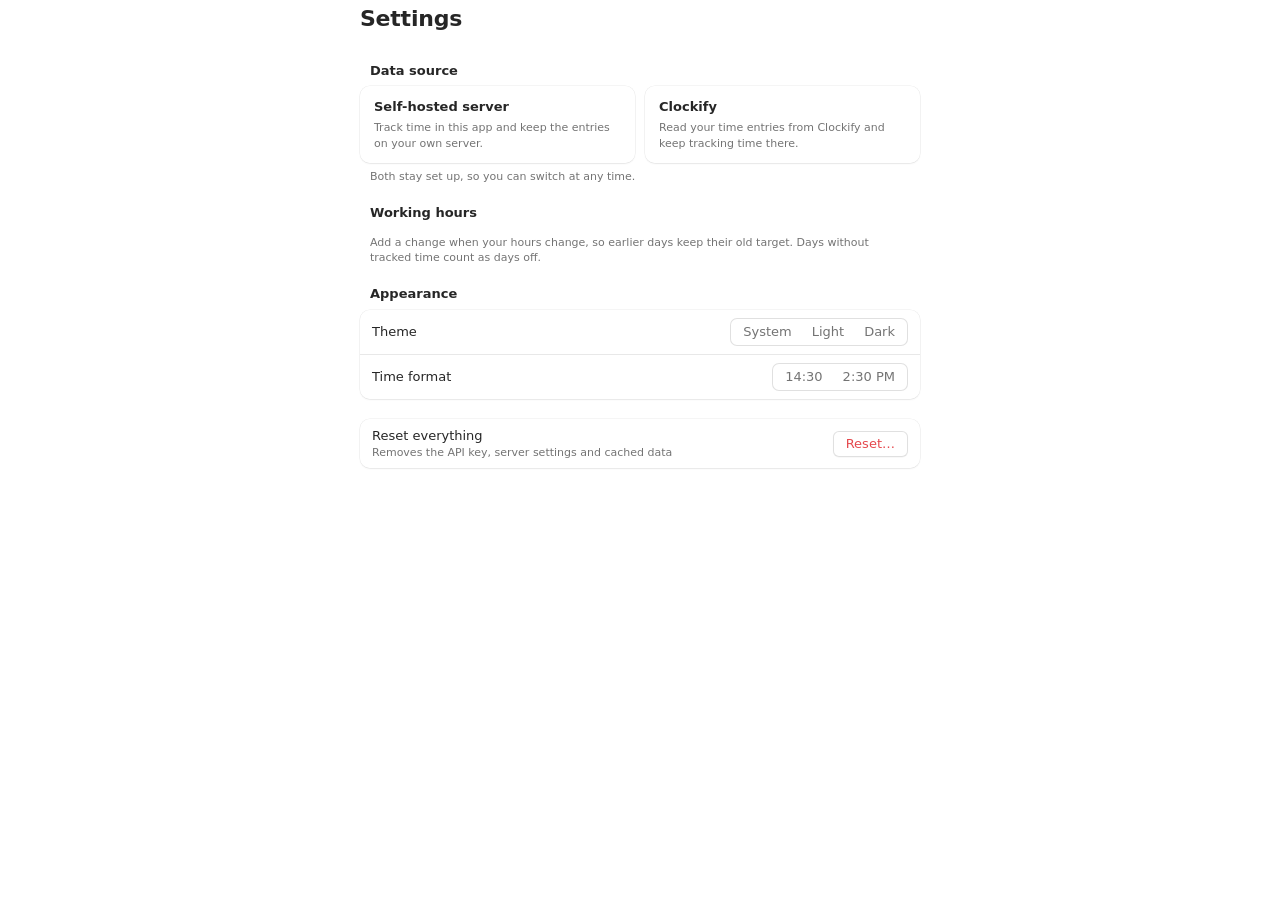
==== commit 8672b9b6: "✨ Choose between 24-hour and 12-hour times Settings → Appearance now has a time format: 14:30 (the d" ====
--- a/src/mainview/index.html
+++ b/src/mainview/index.html
@@ -165,6 +165,19 @@
                   >
                   <label><input type="radio" name="theme" value="light" /><span>Light</span></label>
                   <label><input type="radio" name="theme" value="dark" /><span>Dark</span></label>
+                </div>
+              </div>
+              <div class="row">
+                <span class="row-label">Time format</span>
+                <div class="segmented" role="radiogroup" aria-label="Time format">
+                  <label
+                    ><input type="radio" name="time-format" value="24h" /><span>14:30</span></label
+                  >
+                  <label
+                    ><input type="radio" name="time-format" value="12h" /><span
+                      >2:30 PM</span
+                    ></label
+                  >
                 </div>
               </div>
             </div>
@@ -306,9 +319,22 @@
           <div class="row">
             <span class="row-label">Time</span>
             <span class="entry-times">
-              <input id="entry-start" type="time" required aria-label="Start" />
+              <input
+                id="entry-start"
+                type="text"
+                required
+                aria-label="Start"
+                autocomplete="off"
+                spellcheck="false"
+              />
               <span>–</span>
-              <input id="entry-end" type="time" aria-label="End" />
+              <input
+                id="entry-end"
+                type="text"
+                aria-label="End"
+                autocomplete="off"
+                spellcheck="false"
+              />
               <span id="entry-duration" class="entry-duration"></span>
             </span>
           </div>
--- a/src/mainview/index.css
+++ b/src/mainview/index.css
@@ -1706,6 +1706,10 @@
   gap: 6px;
 }
 
+.entry-times input {
+  width: 6.5em;
+}
+
 .entry-duration {
   min-width: 4.5em;
   color: var(--text-secondary);
